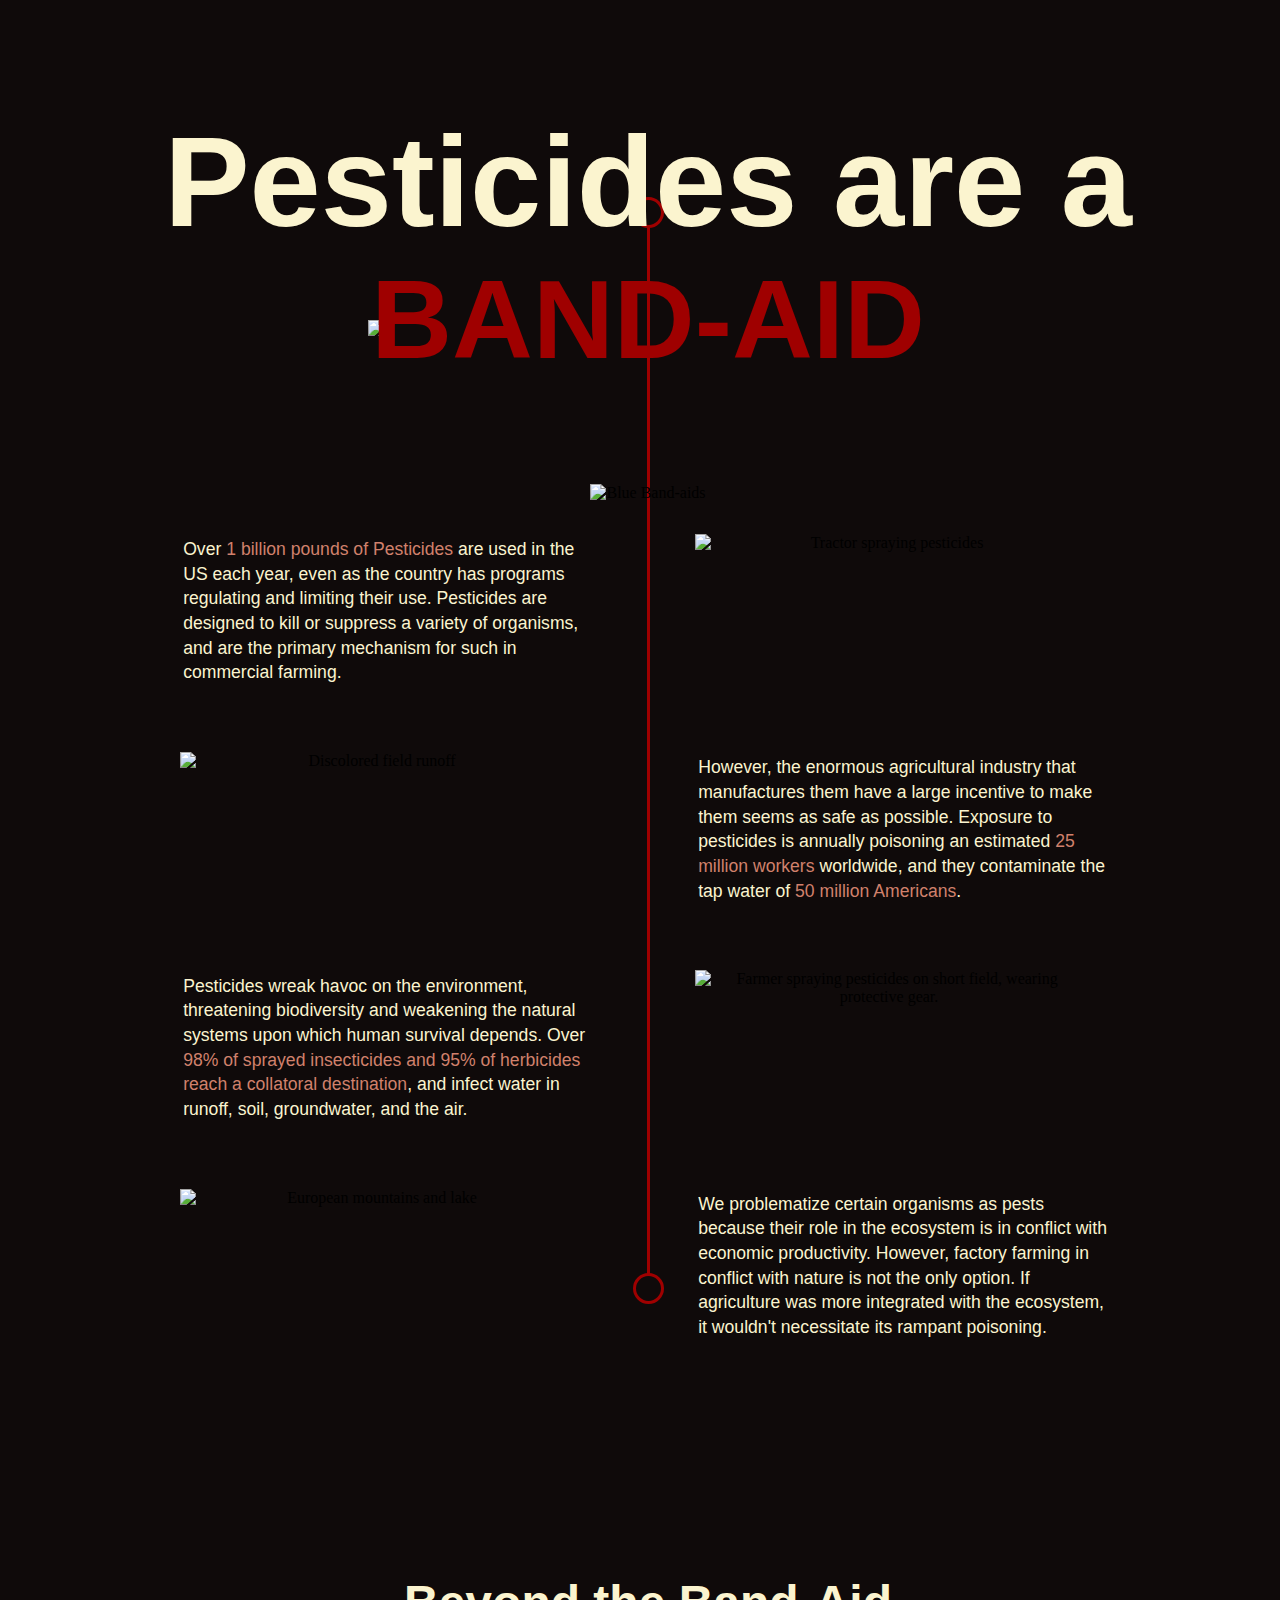
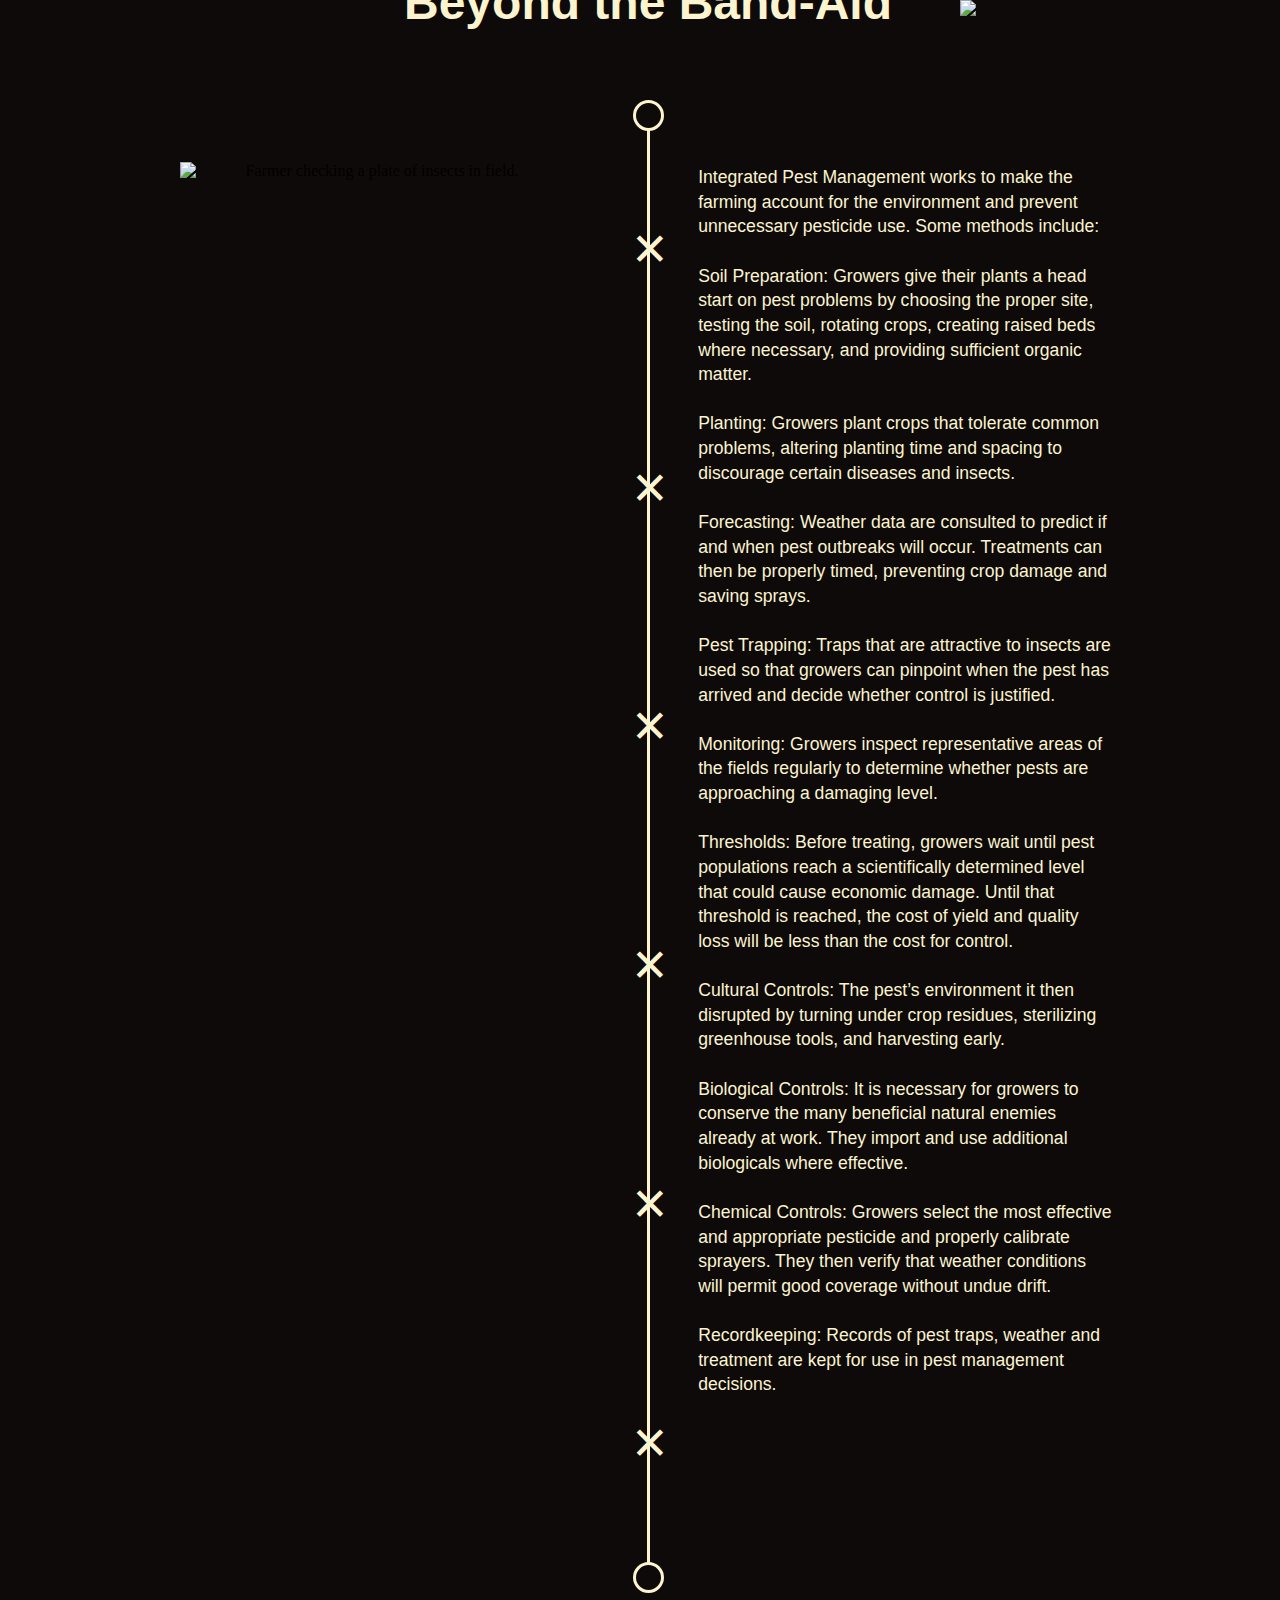
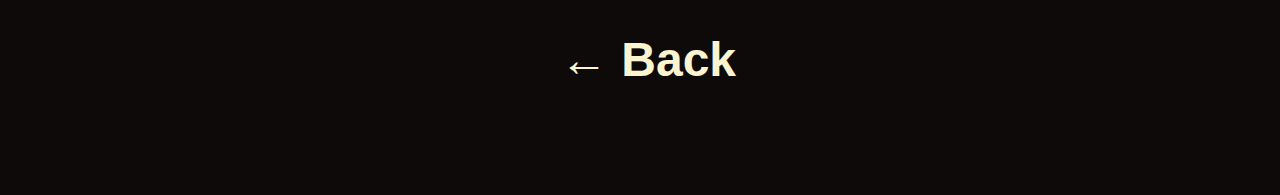
==== pesticides.html @ 2b91f803 "Added Stitches" ====
<!DOCTYPE html>
<html lang="en" dir="ltr">
  <head>
    <meta charset="utf-8">
    <title>Pesticides - A Band-Aid</title>
    <script src="rellax.min.js" charset="utf-8"></script>
    <link rel="stylesheet" href="https://use.typekit.net/jdk3kzn.css">
    <link rel="stylesheet" href="./styles.css">
  </head>

  <body>
    <div class="content">
      <div class="pageTitle">
        <h1>Pesticides are a</h1>
        <h2>BAND-AID</h2>
      </div>

      <div class="rellax" data-rellax-speed="6">
        <img class="bandaid" src="./img/Green.png" alt="Blue Band-aids">
      </div>

      <div class="infoGrid">

        <div class="line">
          <span class="dot topDot"></span>
          <span class="dot bottomDot"></span>
        </div>

      <p>Over <a href="https://www.ncbi.nlm.nih.gov/pmc/articles/PMC2946087/">1 billion pounds of Pesticides</a> are used in the US each year, even as the country has programs regulating and limiting their use. Pesticides are designed to kill or suppress a variety of organisms, and are the primary mechanism for such in commercial farming.</p>
      <img src="https://19o11h2u24ap367e6w9w4z11-wpengine.netdna-ssl.com/wp-content/uploads/2015/03/3-Major-Reasons-Pesticides-Are-Bad.jpg" alt="Tractor spraying pesticides">
      <img src="https://schoolofpermaculture.com/wp-content/uploads/2014/07/infiltration1-1.jpg" alt="Discolored field runoff">
      <p>However, the enormous agricultural industry that manufactures them have a large incentive to make them seems as safe as possible. Exposure to pesticides is annually poisoning an estimated <a href="https://www.ncbi.nlm.nih.gov/pmc/articles/PMC2946087/#R4">25 million workers</a> worldwide, and they contaminate the tap water of <a href="https://www.ncbi.nlm.nih.gov/pmc/articles/PMC2946087/#R8">50 million Americans</a>.</p>
      <p>Pesticides wreak havoc on the environment, threatening biodiversity and weakening the natural systems upon which human survival depends. Over <a href="https://archive.org/details/sustainingearthi0000mill">98% of sprayed insecticides and 95% of herbicides reach a collatoral destination</a>, and infect water in runoff, soil, groundwater, and the air.</p>
      <img src="https://lh3.googleusercontent.com/proxy/bxIp26SoZYHsJyZbUDlsMXB8_UcKIReZN7eo87MjvDEiMHN0ki8ANL9glcgU-U9reqD9czZrJTBnG2G3EcnwmQcDgc9FwX8B26RynTS0iXmJhnBN-ySFrE_mEmtC2Dl2qqvueJbyTKgdbfcdvnb9QWQ" alt="Farmer spraying pesticides on short field, wearing protective gear.">
      <img src="https://natureconservancy-h.assetsadobe.com/is/image/content/dam/tnc/nature/en/photos/Zugpsitze_mountain.jpg" alt="European mountains and lake">
      <p>We problematize certain organisms as pests because their role in the ecosystem is in conflict with economic productivity. However, factory farming in conflict with nature is not the only option. If agriculture was more integrated with the ecosystem, it wouldn't necessitate its rampant poisoning.</p>

      </div>

      <h3>Beyond the Band-Aid</h3>

      <div class="solutionGrid pesticides">

        <div class="line">
          <span class="dot topDot"></span>
          <span class="dot bottomDot"></span>
          <div class="stitches">
            <p>&#10005;</p>
            <p>&#10005;</p>
            <p>&#10005;</p>
            <p>&#10005;</p>
            <p>&#10005;</p>
            <p>&#10005;</p>
          </div>
        </div>

        <img src="https://images.squarespace-cdn.com/content/v1/5b2391f936099baa1cea53d9/1558544293767-APMB9MAVBA2BOYLKNDRS/[base64]/IMG_7226.jpg?format=2500w" alt="Farmer checking a plate of insects in field.">
        <p>
        Integrated Pest Management works to make the farming account for the environment and prevent unnecessary pesticide use. Some methods include:
        <br><br>Soil Preparation: Growers give their plants a head start on pest problems by choosing the proper site, testing the soil, rotating crops, creating raised beds where necessary, and providing sufficient organic matter.
        <br><br>Planting: Growers plant crops that tolerate common problems, altering planting time and spacing to discourage certain diseases and insects.
        <br><br>Forecasting: Weather data are consulted to predict if and when pest outbreaks will occur. Treatments can then be properly timed, preventing crop damage and saving sprays.
        <br><br>Pest Trapping: Traps that are attractive to insects are used so that growers can pinpoint when the pest has arrived and decide whether control is justified.
        <br><br>Monitoring: Growers inspect representative areas of the fields regularly to determine whether pests are approaching a damaging level.
        <br><br>Thresholds: Before treating, growers wait until pest populations reach a scientifically determined level that could cause economic damage. Until that threshold is reached, the cost of yield and quality loss will be less than the cost for control.
        <br><br>Cultural Controls: The pest’s environment it then disrupted by turning under crop residues, sterilizing greenhouse tools, and harvesting early.
        <br><br>Biological Controls: It is necessary for growers to conserve the many beneficial natural enemies already at work. They import and use additional biologicals where effective.
        <br><br>Chemical Controls: Growers select the most effective and appropriate pesticide and properly calibrate sprayers. They then verify that weather conditions will permit good coverage without undue drift.
        <br><br>Recordkeeping: Records of pest traps, weather and treatment are kept for use in pest management decisions.</p>
      </div>

    </div>

    <img class="pestDec1 dec rellax" data-rellax-speed="-4"  src="./img/Rose.png">
    <img class="polDec2 dec rellax" data-rellax-speed="-4"  src="./img/Vine.png">
    <img class="pestDec3 dec rellax" data-rellax-speed="-4"  src="./img/Rake.png">

    <a href="index.html" class="backButton"><h3>← Back</h3></a>



  </body>

  <script src="script.js" charset="utf-8"></script>

</html>
---- styles.css ----
/* Site Styles */

body {
  background-color: #0F0A0A;
  min-height: 1000px;
}

html, body {
  overflow-x: hidden;
  width: 100vw;
}

h1 {
  font-family: forma-djr-text, sans-serif;
  font-weight: 700;
  font-style: normal;
  font-size: 8em;
  color: #FBF4CF;
  margin: .25em .10em;
}

h2 {
  font-family: boucherie-block, sans-serif;
  font-weight: 700;
  font-style: normal;
  font-size: 7em;
  color: #9F0000;
  margin: .25em .10em;
}

h3 {
  font-family: boucherie-block, sans-serif;
  font-weight: 700;
  font-style: normal;
  font-size: 3em;
  color: #FBF4CF;
  margin: .25em .10em;
}

h4 {
  font-family: blonde-fraktur, serif;
  font-weight: 400;
  font-style: normal;
  font-size: 7em;
  color: #9F0000;
  margin: .25em .10em;
}

a {
  text-decoration: none;
  cursor:pointer;
}

p a {
  color: #D1816C;
}

p a:hover {
  color: #6B587C;
}

img.dec {
  z-index: -1;
  position: absolute;
}

/* Site Format */

body {
  text-align: center;
}

.content {
  max-width: 1000px;
  margin-left: auto;
  margin-right: auto;
}

p {
  font-family: forma-djr-text, sans-serif;
  font-weight: 500;
  font-style: normal;
  font-size: 1.1em;
  line-height: 1.4em;

  text-align: left;
  margin: 2em;

  color: #FBF4CF;
}



/* Home Page */

  /* Home Page Header */

  .siteTitle {
    margin: 100px 0;
  }

  .siteTitle h2 {
    font-size: 8em;
    color: #FBF4CF;
    margin-bottom: 0;
  }

  .siteTitle h4 {
    margin-top: 0;
  }

  /* Home Page Grid */

  .menuSec {
    width: 100%;
    display: flex;
    flex-wrap: wrap;
    justify-content: space-around;
    margin-bottom: 100px;
  }

  .menuItem div {
    margin: 50px;
    width: 300px;
    height: 300px;
  }

  .menuItem div img {
    width:100%;
  }

  /* Home Page Decoration */

  .homeDec1 {
    top:12em;
    left:62vw;
  }

  .homeDec2 {
    top:-10em;
    left:-300px;
    transform: rotate(0turn);
  }

/* Content Page */

  /* Content Header */

  .pageTitle {
    margin: 100px 0;
  }

  .pageTitle h1 {
    margin-bottom: 0;
  }

  .pageTitle h2 {
    margin-top: 0;
  }

  /* Content Grid */

  .infoGrid {
    display: grid;
    grid-template-columns: 1fr 30px 1fr;
    grid-template-rows: auto auto auto auto;
    margin-bottom: 200px;
  }

  .infoGrid p {
    align-self: stretch;
    justify-self: stretch;
  }

  .infoGrid img {
    align-self: stretch;
    justify-self: stretch;
    margin: 2em;
    margin-bottom: 4em;
    object-fit:cover;
    width: 80%;
  }

  .solutionGrid {
    display: grid;
    grid-template-columns: 1fr 30px 1fr;
    grid-template-rows: 500px;
    margin: 100px 0 200px 0;
  }

  .solutionGrid {
    grid-template-rows: auto;
  }

  .solutionGrid p {
    align-self: stretch;
    justify-self: stretch;
  }

  .solutionGrid img {
    align-self: stretch;
    justify-self: stretch;
    margin: 2em;
    object-fit:cover;
    width: 80%;
  }

  /* Line */

  .dot {
    height: 25px;
    width: 25px;
    background-color: #1F1F1F00;
    border-radius: 50%;
    border: 3px solid #9F0000;
    display: inline-block;
    position: absolute;
  }

  .dot.topDot {
    top: -30px;
    left: -16.5px;
  }

  .dot.bottomDot {
    bottom: -30px;
    left: -16.5px;
  }

  .line {
    box-sizing: border-box;
    border-left: 3px solid #9F0000;
    width: 1px;
    height: 120%;
    margin-top: -275px;

    z-index: -1;

    grid-column-start: 2;
    grid-column-end: 2;
    grid-row-start: 1;
    grid-row-end: end;
    justify-self: center;
    position: relative;
  }

  .stitches {
    position: absolute;
    display: flex;
    flex-direction: column;
    justify-content: space-around;
    height: 100%;
  }

  .stitches p{
    margin: 0;
    font-size: 45px;
    margin-left: -19px;
  }

  .solutionGrid .line {
    margin-top: 0;
    height: 110%;
    border-left: 3px solid #FBF4CF;
  }

  .solutionGrid .line .dot {
    border: 3px solid #FBF4CF;
  }

  .backButton h3 {
    margin-bottom: 100px;
  }

  /* Decoration */

  .polDec1 {
    top: 40em;
    left: 75vw;
  }

  .pestDec1 {
    top: 100em;
    left: 75vw;
  }

  .polDec2 {
    top:20em;
    right:70vw;
  }

  .polDec3 {
    top:120em;
    right:60vw;
  }

  .pestDec3 {
    width:1000px;
    top:130em;
    right:60vw;
  }








/* Alex Yang */
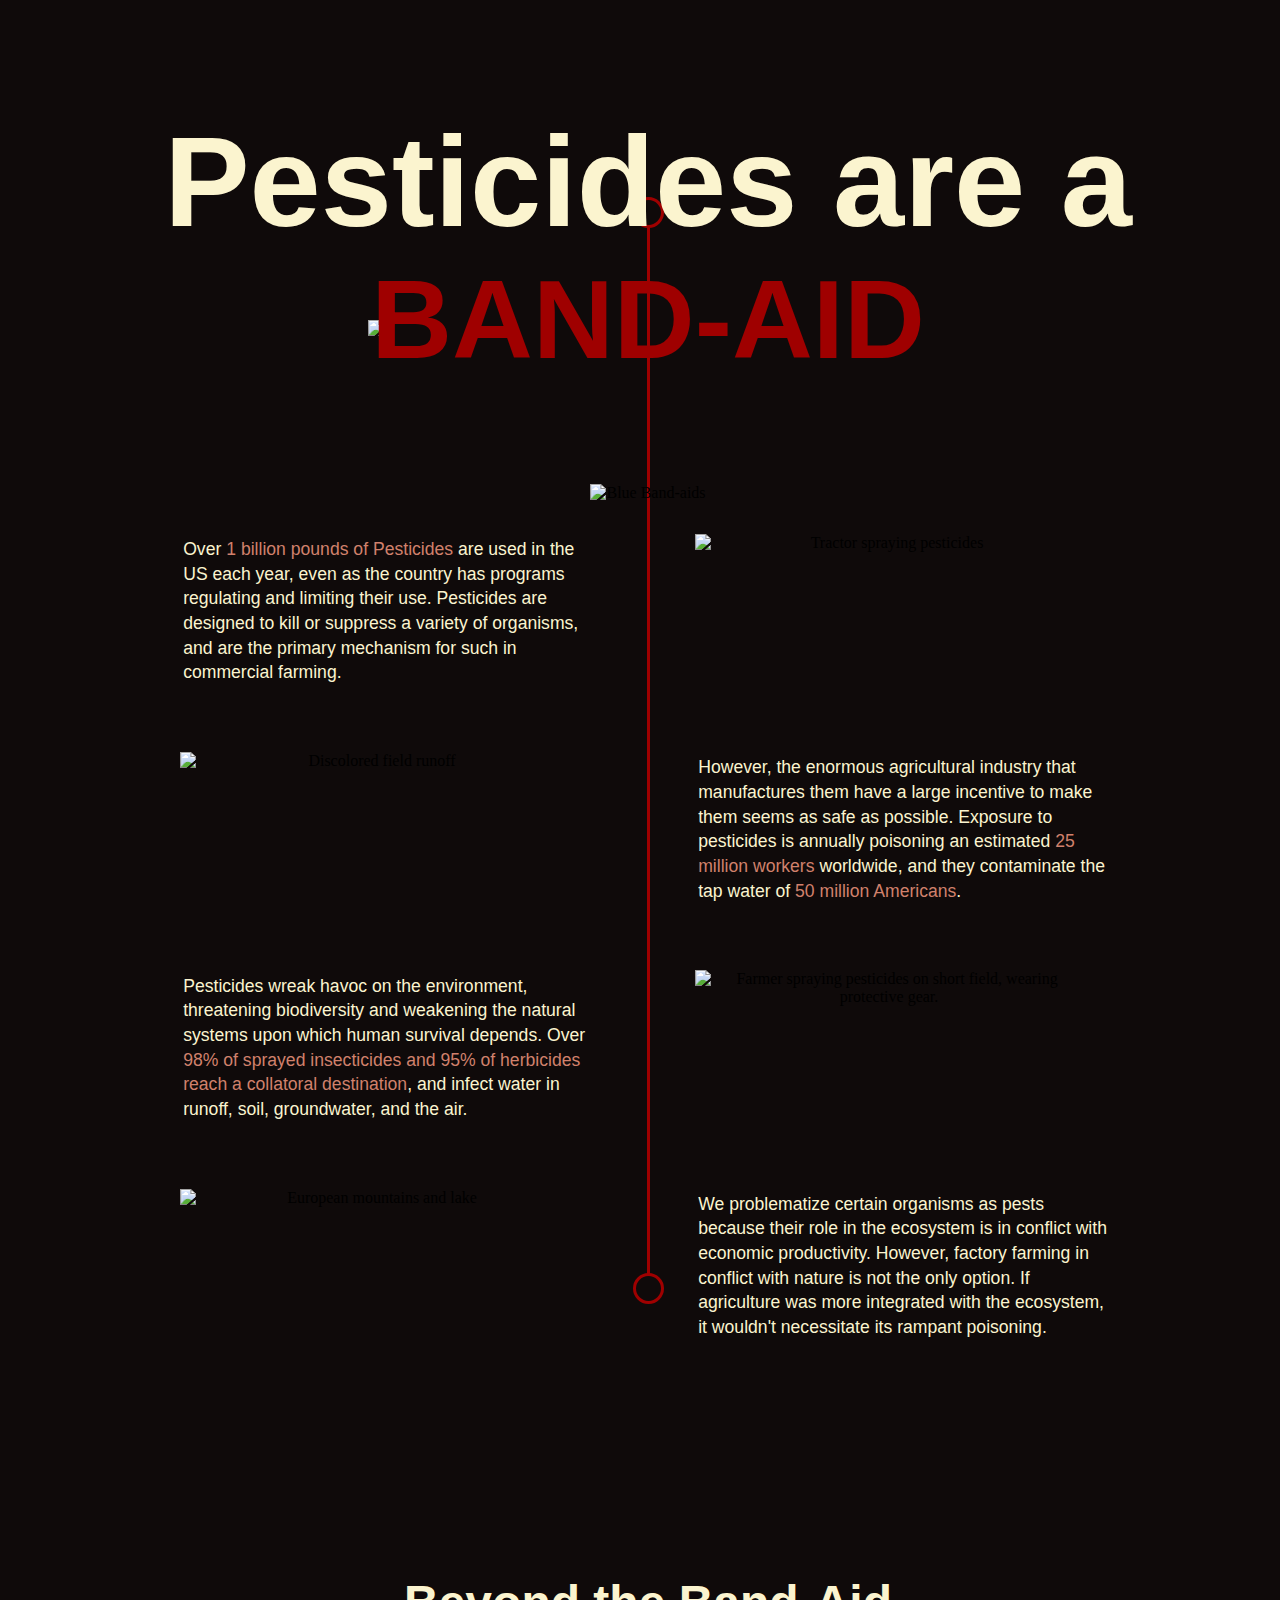
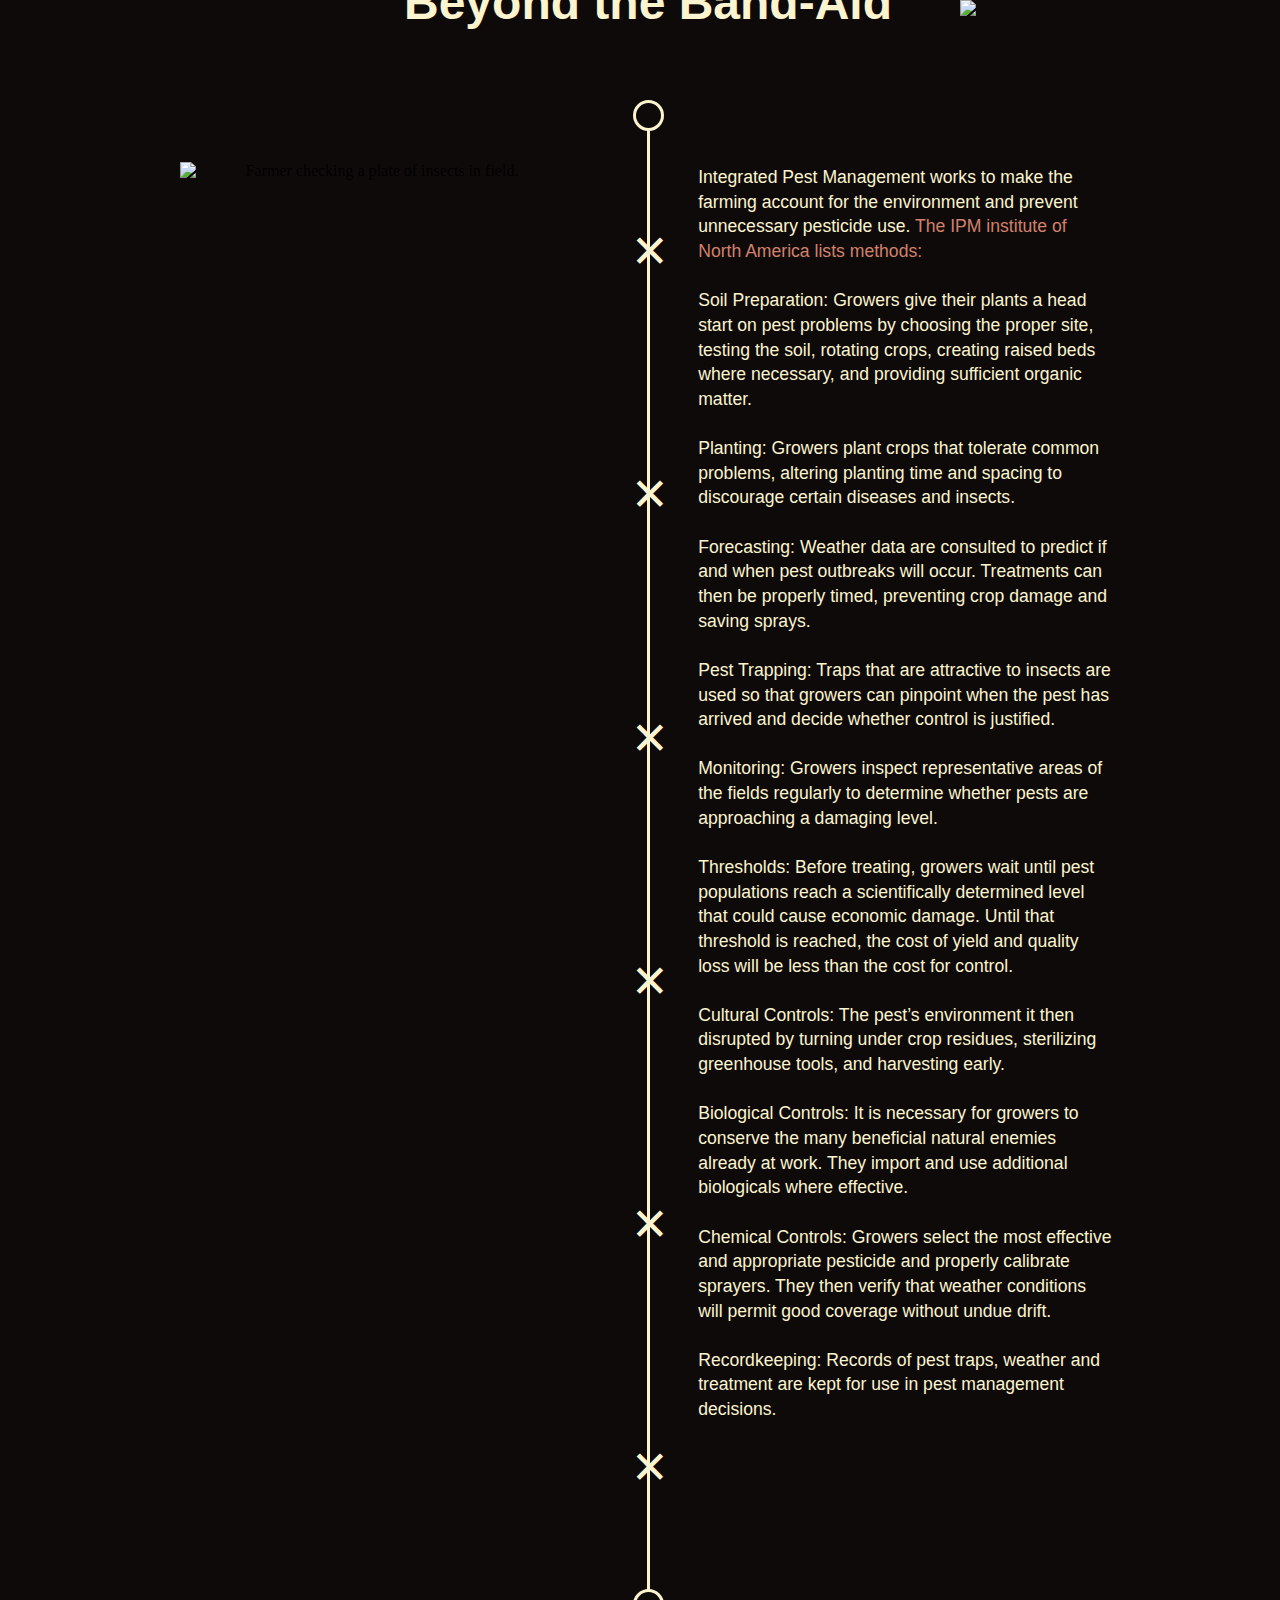
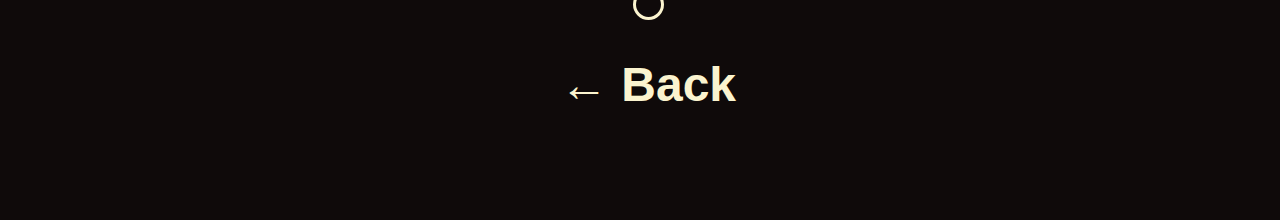
==== commit af52a161: "Modified link placement" ====
--- a/pesticides.html
+++ b/pesticides.html
@@ -56,7 +56,7 @@
 
         <img src="https://images.squarespace-cdn.com/content/v1/5b2391f936099baa1cea53d9/1558544293767-APMB9MAVBA2BOYLKNDRS/[base64]/IMG_7226.jpg?format=2500w" alt="Farmer checking a plate of insects in field.">
         <p>
-        Integrated Pest Management works to make the farming account for the environment and prevent unnecessary pesticide use. Some methods include:
+        Integrated Pest Management works to make the farming account for the environment and prevent unnecessary pesticide use. <a href="https://ipminstitute.org/ufaqs/what-are-the-principles-and-practices-of-ipm/">The IPM institute of North America lists methods:</a>
         <br><br>Soil Preparation: Growers give their plants a head start on pest problems by choosing the proper site, testing the soil, rotating crops, creating raised beds where necessary, and providing sufficient organic matter.
         <br><br>Planting: Growers plant crops that tolerate common problems, altering planting time and spacing to discourage certain diseases and insects.
         <br><br>Forecasting: Weather data are consulted to predict if and when pest outbreaks will occur. Treatments can then be properly timed, preventing crop damage and saving sprays.
